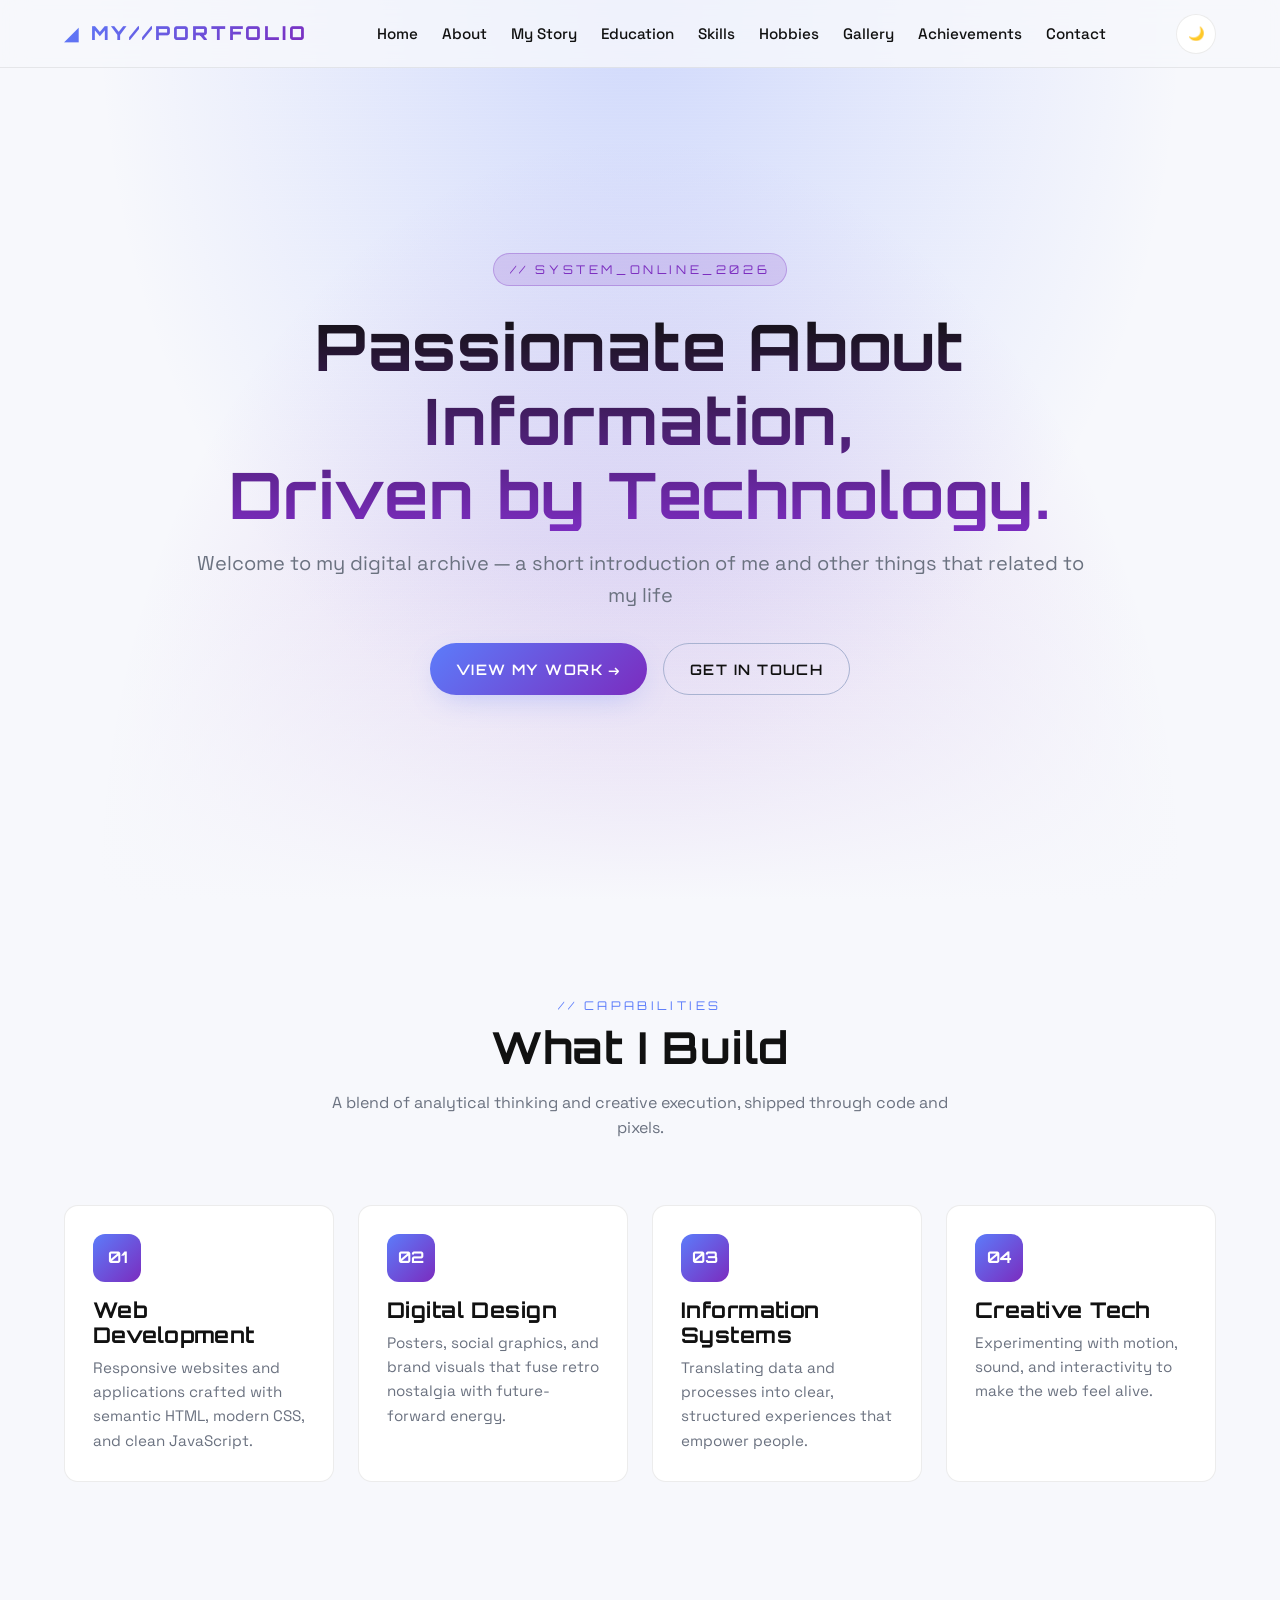
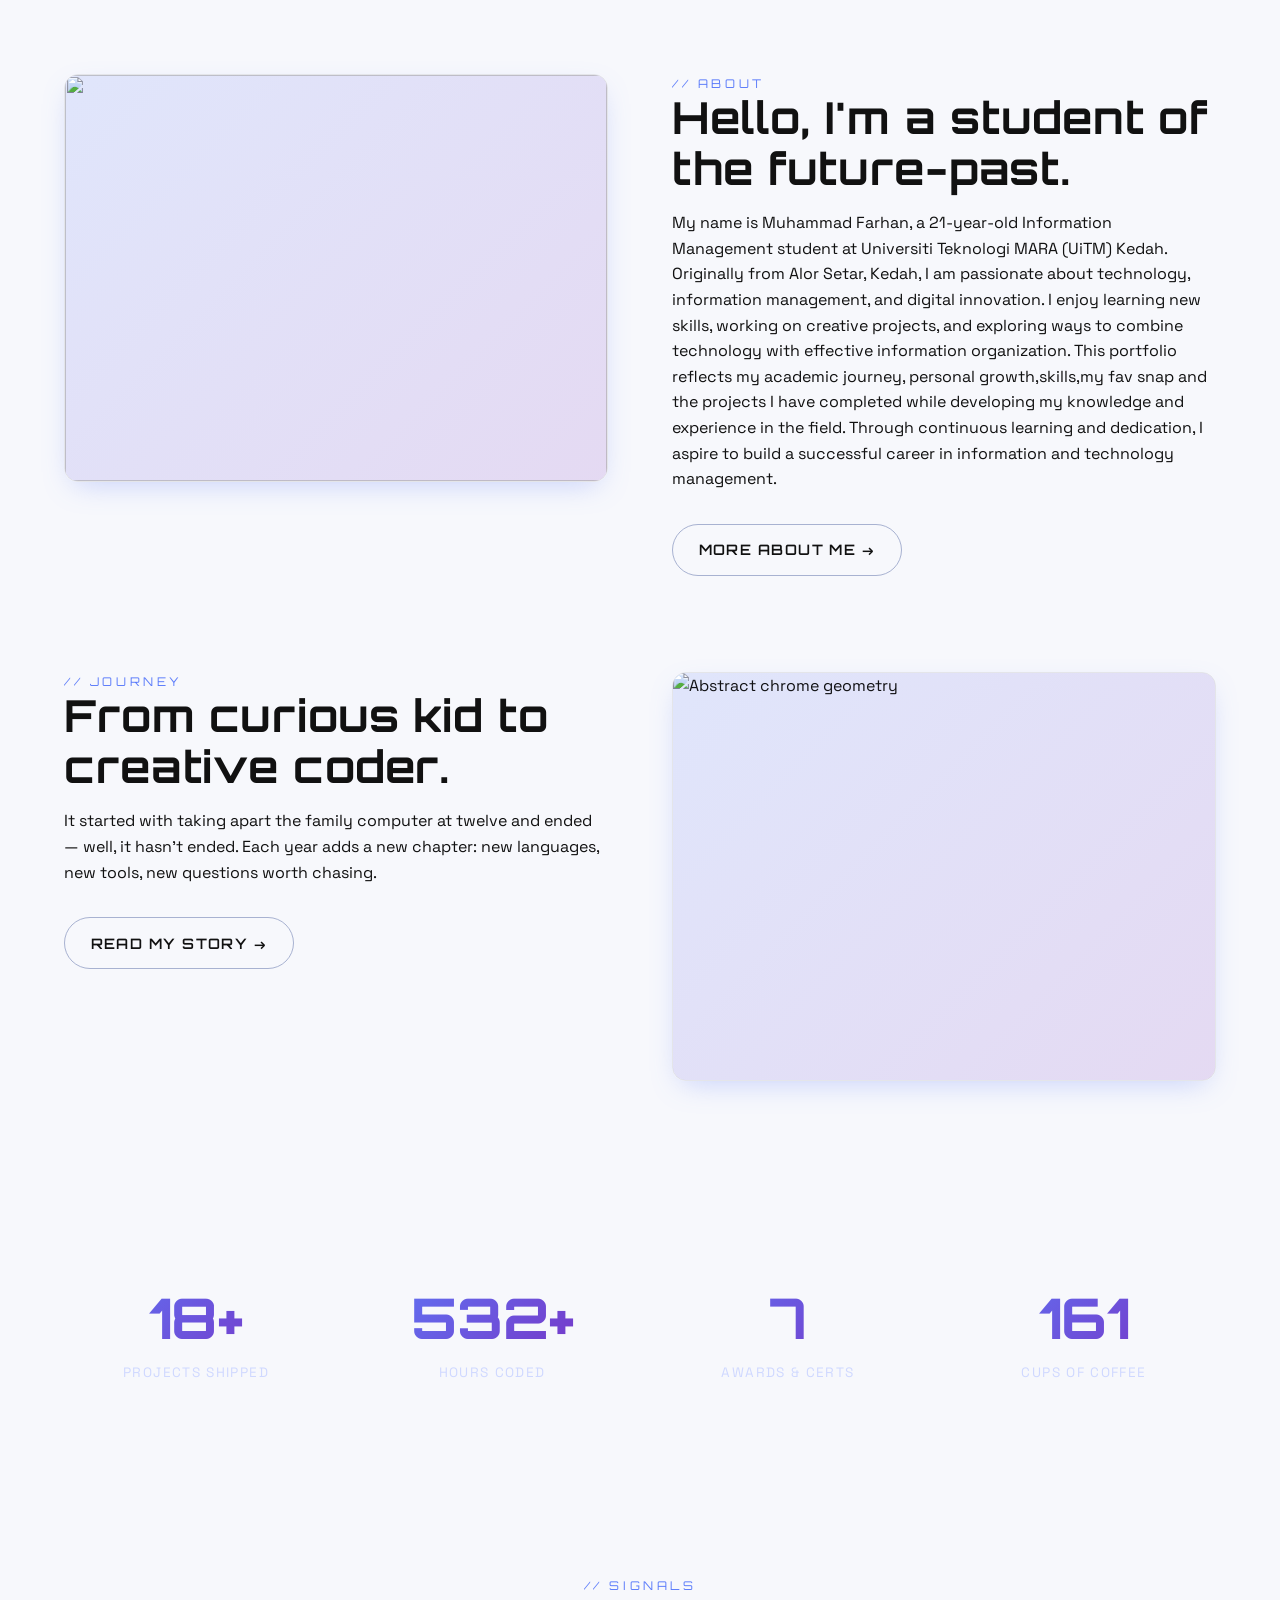
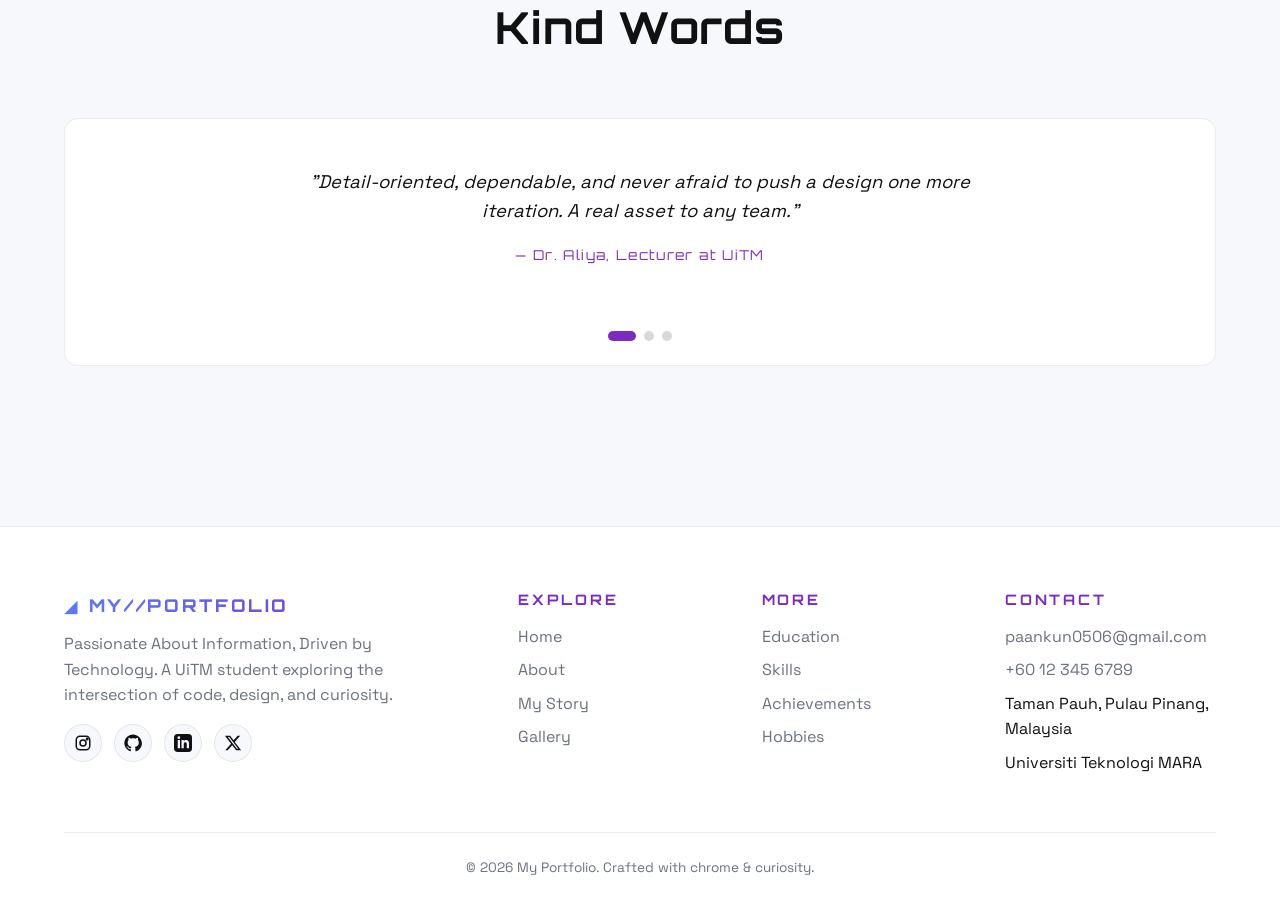
==== index.html @ 07157115 "Rename home.html to index.html" ====
<!DOCTYPE html>
<html lang="en">
<head>
  <meta charset="UTF-8" />
  <meta name="viewport" content="width=device-width, initial-scale=1.0" />
  <meta name="description" content="Y2K retro-future portfolio of a UiTM student. Passionate About Information, Driven by Technology." />
  <meta name="author" content="My Portfolio" />
  <meta property="og:title" content="My Portfolio — Home" />
  <meta property="og:description" content="WELCOME TO MY PORTFOLIO WEBSITE" />
  <meta property="og:type" content="website" />
  <title>My Portfolio — WELCOME TO MY PORTFOLIO WEBSITE</title>
  <link rel="preconnect" href="https://fonts.googleapis.com" />
  <link rel="preconnect" href="https://fonts.gstatic.com" crossorigin />
  <link href="https://fonts.googleapis.com/css2?family=Orbitron:wght@500;700;800&family=Space+Grotesk:wght@300;400;500;600;700&display=swap" rel="stylesheet" />
  <link rel="stylesheet" href="assets/styles.css" />
  <script defer src="assets/partials.js"></script>
  <script defer src="assets/script.js"></script>
</head>
<body>
  <div id="nav-mount"></div>

  <main>
    <!-- HERO -->
    <section class="hero scanlines">
      <div class="hero-bg" aria-hidden="true">
        <video autoplay muted loop playsinline poster="https://picsum.photos/seed/y2khero/1600/900">
          <source src="https://cdn.coverr.co/videos/coverr-abstract-particles-1583/1080p.mp4" type="video/mp4" />
        </video>
      </div>
      <div class="hero-content">
        <span class="hero-eyebrow reveal">// SYSTEM_ONLINE_2026</span>
        <h1 class="glitch reveal" data-delay="100">Passionate About Information,<br/>Driven by Technology.</h1>
        <p class="tagline reveal" data-delay="200">
          Welcome to my digital archive —  a short introduction of me and other things that related to my life
        </p>
        <div class="hero-cta reveal" data-delay="300">
          <a href="gallery.html" class="btn btn-primary">View My Work →</a>
          <a href="contact.html" class="btn btn-ghost">Get In Touch</a>
        </div>
      </div>
    </section>

    <!-- WHAT I DO -->
    <section>
      <div class="container">
        <div class="section-head reveal">
          <div class="eyebrow">// CAPABILITIES</div>
          <h2 class="chrome-sweep">What I Build</h2>
          <p>A blend of analytical thinking and creative execution, shipped through code and pixels.</p>
        </div>
        <div class="cards">
          <div class="card reveal" data-delay="0">
            <div class="card-icon">01</div>
            <h3>Web Development</h3>
            <p>Responsive websites and applications crafted with semantic HTML, modern CSS, and clean JavaScript.</p>
          </div>
          <div class="card reveal" data-delay="100">
            <div class="card-icon">02</div>
            <h3>Digital Design</h3>
            <p>Posters, social graphics, and brand visuals that fuse retro nostalgia with future-forward energy.</p>
          </div>
          <div class="card reveal" data-delay="200">
            <div class="card-icon">03</div>
            <h3>Information Systems</h3>
            <p>Translating data and processes into clear, structured experiences that empower people.</p>
          </div>
          <div class="card reveal" data-delay="300">
            <div class="card-icon">04</div>
            <h3>Creative Tech</h3>
            <p>Experimenting with motion, sound, and interactivity to make the web feel alive.</p>
          </div>
        </div>
      </div>
    </section>

    <!-- ALTERNATING SPLITS -->
    <section>
      <div class="container">
        <div class="split">
          <div class="split-media reveal chrome-sweep">
            <img src="C:\Users\Farhan\Downloads\paan portfolio\photo\photo_2026-06-11_03-00-43.jpg" />
          </div>
          <div class="split-body reveal" data-delay="150">
            <div class="eyebrow" style="color:var(--accent-1);font-family:var(--font-head);letter-spacing:0.3em;font-size:0.75rem">// ABOUT</div>
            <h2>Hello, I'm a student of the future-past.</h2>
            <p>My name is Muhammad Farhan, a 21-year-old Information Management student at Universiti Teknologi MARA (UiTM) Kedah. Originally from Alor Setar, Kedah, I am passionate about technology, information management, and digital innovation. I enjoy learning new skills, working on creative projects, and exploring ways to combine technology with effective information organization. This portfolio reflects my academic journey, personal growth,skills,my fav snap and the projects I have completed while developing my knowledge and experience in the field. Through continuous learning and dedication, I aspire to build a successful career in information and technology management.</p>
            <a href="about.html" class="btn btn-ghost mt-4">More About Me →</a>
          </div>
        </div>

        <div class="split reverse" style="margin-top:6rem">
          <div class="split-media reveal chrome-sweep">
            <img src="C:\Users\Farhan\Downloads\paan portfolio\photo\WhatsApp Image 2026-06-11 at 2.39.50 AM.jpeg" alt="Abstract chrome geometry" />
          </div>
          <div class="split-body reveal" data-delay="150">
            <div class="eyebrow" style="color:var(--accent-1);font-family:var(--font-head);letter-spacing:0.3em;font-size:0.75rem">// JOURNEY</div>
            <h2>From curious kid to creative coder.</h2>
            <p>It started with taking apart the family computer at twelve and ended — well, it hasn't ended. Each year adds a new chapter: new languages, new tools, new questions worth chasing.</p>
            <a href="story.html" class="btn btn-ghost mt-4">Read My Story →</a>
          </div>
        </div>
      </div>
    </section>

    <!-- STATS COUNTER (parallax) -->
    <section class="parallax" data-parallax="0.3"
      style="background-image: linear-gradient(rgba(10,11,20,0.85), rgba(123,44,191,0.4)), url('https://picsum.photos/seed/y2kparallax/1600/900'); color:#fff">
      <div class="container">
        <div class="stats">
          <div class="reveal" data-delay="0">
            <div class="stat-num" data-count="42" data-suffix="+">0</div>
            <div class="stat-label" style="color:#cfd8ff">Projects Shipped</div>
          </div>
          <div class="reveal" data-delay="100">
            <div class="stat-num" data-count="1200" data-suffix="+">0</div>
            <div class="stat-label" style="color:#cfd8ff">Hours Coded</div>
          </div>
          <div class="reveal" data-delay="200">
            <div class="stat-num" data-count="18" data-suffix="">0</div>
            <div class="stat-label" style="color:#cfd8ff">Awards &amp; Certs</div>
          </div>
          <div class="reveal" data-delay="300">
            <div class="stat-num" data-count="365" data-suffix="">0</div>
            <div class="stat-label" style="color:#cfd8ff">Cups of Coffee</div>
          </div>
        </div>
      </div>
    </section>

    <!-- TESTIMONIAL CAROUSEL -->
    <section>
      <div class="container">
        <div class="section-head reveal">
          <div class="eyebrow">// SIGNALS</div>
          <h2 class="chrome-sweep">Kind Words</h2>
        </div>
        <div class="carousel reveal" data-carousel>
          <div class="carousel-track">
            <div class="carousel-slide">
              <blockquote>"Detail-oriented, dependable, and never afraid to push a design one more iteration. A real asset to any team."</blockquote>
              <cite>— Dr. Aliya, Lecturer at UiTM</cite>
            </div>
            <div class="carousel-slide">
              <blockquote>"Brings creative ideas to every brief and backs them up with solid technical execution."</blockquote>
              <cite>— Faiz, Project Teammate</cite>
            </div>
            <div class="carousel-slide">
              <blockquote>"Took our event poster from 'fine' to 'frame-it-on-the-wall' in two days."</blockquote>
              <cite>— Nadia, Student Council</cite>
            </div>
          </div>
          <div class="carousel-dots" role="tablist"></div>
        </div>
      </div>
    </section>
  </main>

  <div id="footer-mount"></div>
</body>
</html>
---- assets/styles.css ----
/* =========================================================
   Y2K Retro Future Portfolio — Global Styles
   ========================================================= */
:root {
  --primary: #D9D9D9;       /* Chrome Silver */
  --accent-1: #5C7CFA;      /* Electric Blue */
  --accent-2: #7B2CBF;      /* Future Purple */
  --bg: #F7F8FC;
  --text: #111111;
  --secondary: #A8B2D1;
  --muted: #6b7280;
  --card: #ffffff;
  --border: rgba(17,17,17,0.08);
  --chrome: linear-gradient(180deg, #ffffff 0%, #D9D9D9 45%, #A8B2D1 55%, #ffffff 100%);
  --grad-accent: linear-gradient(135deg, #5C7CFA 0%, #7B2CBF 100%);
  --shadow-soft: 0 10px 30px -10px rgba(92,124,250,0.35);
  --shadow-glow: 0 0 40px rgba(123,44,191,0.35);
  --radius: 14px;
  --container: 1200px;
  --font-head: 'Orbitron', 'Space Grotesk', system-ui, sans-serif;
  --font-body: 'Space Grotesk', system-ui, sans-serif;
}

[data-theme="dark"] {
  --bg: #0a0b14;
  --text: #f3f4ff;
  --card: #131524;
  --primary: #2a2d44;
  --secondary: #4a5283;
  --muted: #9aa3c7;
  --border: rgba(255,255,255,0.08);
  --chrome: linear-gradient(180deg, #2a2d44 0%, #4a5283 50%, #2a2d44 100%);
  --shadow-soft: 0 10px 30px -10px rgba(92,124,250,0.5);
}

* { box-sizing: border-box; margin: 0; padding: 0; }
html { scroll-behavior: smooth; }
body {
  font-family: var(--font-body);
  background: var(--bg);
  color: var(--text);
  line-height: 1.6;
  overflow-x: hidden;
  transition: background 0.3s ease, color 0.3s ease;
}

h1, h2, h3, h4 { font-family: var(--font-head); letter-spacing: 0.02em; line-height: 1.15; }
h1 { font-size: clamp(2rem, 5vw, 4rem); }
h2 { font-size: clamp(1.75rem, 4vw, 2.75rem); margin-bottom: 1rem; }
h3 { font-size: 1.35rem; margin-bottom: 0.5rem; }
p { color: var(--text); }
a { color: var(--accent-1); text-decoration: none; transition: color 0.2s; }
a:hover { color: var(--accent-2); }
img { max-width: 100%; display: block; }

.container { max-width: var(--container); margin: 0 auto; padding: 0 1.5rem; }

/* ============ Preloader ============ */
.preloader {
  position: fixed; inset: 0; background: var(--bg); z-index: 9999;
  display: grid; place-items: center; transition: opacity 0.6s ease, visibility 0.6s ease;
}
.preloader.hidden { opacity: 0; visibility: hidden; }
.loader-ring {
  width: 80px; height: 80px; border-radius: 50%;
  border: 4px solid var(--primary);
  border-top-color: var(--accent-2);
  border-right-color: var(--accent-1);
  animation: spin 1s linear infinite;
  box-shadow: var(--shadow-glow);
}
.loader-text {
  position: absolute; margin-top: 140px;
  font-family: var(--font-head); letter-spacing: 0.3em;
  color: var(--accent-2); font-size: 0.85rem;
  animation: pulse 1.4s ease-in-out infinite;
}
@keyframes spin { to { transform: rotate(360deg); } }
@keyframes pulse { 50% { opacity: 0.4; } }

/* ============ Navigation ============ */
.navbar {
  position: fixed; top: 0; left: 0; right: 0; z-index: 100;
  background: color-mix(in srgb, var(--bg) 80%, transparent);
  backdrop-filter: blur(14px);
  border-bottom: 1px solid var(--border);
  transition: all 0.3s ease;
}
.nav-inner {
  max-width: var(--container); margin: 0 auto;
  display: flex; align-items: center; justify-content: space-between;
  padding: 0.85rem 1.5rem;
}
.brand {
  font-family: var(--font-head); font-weight: 800; font-size: 1.2rem;
  letter-spacing: 0.15em; text-transform: uppercase;
  background: var(--grad-accent); -webkit-background-clip: text;
  background-clip: text; color: transparent;
}
.nav-links { display: flex; gap: 1.5rem; list-style: none; align-items: center; }
.nav-links a {
  color: var(--text); font-weight: 500; font-size: 0.95rem;
  position: relative; padding: 0.25rem 0;
}
.nav-links a::after {
  content: ''; position: absolute; bottom: -4px; left: 0;
  width: 0; height: 2px; background: var(--grad-accent);
  transition: width 0.3s ease;
}
.nav-links a:hover::after, .nav-links a.active::after { width: 100%; }
.nav-links a.active { color: var(--accent-2); }

.nav-tools { display: flex; gap: 0.5rem; align-items: center; }
.theme-toggle, .hamburger {
  background: var(--card); border: 1px solid var(--border);
  width: 40px; height: 40px; border-radius: 50%;
  display: grid; place-items: center; cursor: pointer;
  color: var(--text); transition: all 0.2s;
}
.theme-toggle:hover { box-shadow: var(--shadow-soft); transform: translateY(-2px); }
.hamburger { display: none; }
.hamburger span {
  display: block; width: 20px; height: 2px; background: var(--text);
  margin: 3px 0; transition: 0.3s;
}
.hamburger.open span:nth-child(1) { transform: rotate(45deg) translate(4px, 5px); }
.hamburger.open span:nth-child(2) { opacity: 0; }
.hamburger.open span:nth-child(3) { transform: rotate(-45deg) translate(4px, -5px); }

@media (max-width: 860px) {
  .hamburger { display: block; }
  .nav-links {
    position: fixed; top: 64px; right: 0; bottom: 0; width: 75%; max-width: 320px;
    flex-direction: column; align-items: flex-start; padding: 2rem 1.5rem;
    background: var(--card); border-left: 1px solid var(--border);
    transform: translateX(100%); transition: transform 0.35s ease;
  }
  .nav-links.open { transform: translateX(0); }
}

/* ============ Buttons ============ */
.btn {
  display: inline-flex; align-items: center; gap: 0.5rem;
  padding: 0.85rem 1.6rem; border-radius: 999px;
  font-family: var(--font-head); font-weight: 600; font-size: 0.9rem;
  letter-spacing: 0.1em; text-transform: uppercase; cursor: pointer;
  border: none; transition: all 0.25s ease; text-decoration: none;
}
.btn-primary {
  background: var(--grad-accent); color: #fff;
  box-shadow: var(--shadow-soft);
}
.btn-primary:hover { transform: translateY(-3px); box-shadow: var(--shadow-glow); color: #fff; }
.btn-ghost {
  background: transparent; color: var(--text);
  border: 1px solid var(--secondary);
}
.btn-ghost:hover { border-color: var(--accent-2); color: var(--accent-2); }

/* ============ Hero ============ */
.hero {
  position: relative; min-height: 100vh; display: grid; place-items: center;
  overflow: hidden; padding: 6rem 1.5rem 3rem;
}
.hero-bg {
  position: absolute; inset: 0; z-index: 0; overflow: hidden;
  background: radial-gradient(ellipse at top, rgba(92,124,250,0.25), transparent 60%),
              radial-gradient(ellipse at bottom, rgba(123,44,191,0.25), transparent 60%),
              var(--bg);
}
.hero-bg video {
  width: 100%; height: 100%; object-fit: cover; opacity: 0.45;
  mix-blend-mode: luminosity;
}
.hero-bg::after {
  content: ''; position: absolute; inset: 0;
  background:
    repeating-linear-gradient(0deg, rgba(255,255,255,0.03) 0 1px, transparent 1px 3px),
    linear-gradient(180deg, transparent 60%, var(--bg) 100%);
  pointer-events: none;
}
.hero-content {
  position: relative; z-index: 1; text-align: center; max-width: 900px;
}
.hero-eyebrow {
  display: inline-block; padding: 0.4rem 1rem; border-radius: 999px;
  background: color-mix(in srgb, var(--accent-2) 15%, transparent);
  color: var(--accent-2); font-family: var(--font-head);
  letter-spacing: 0.3em; font-size: 0.75rem; text-transform: uppercase;
  border: 1px solid color-mix(in srgb, var(--accent-2) 30%, transparent);
  margin-bottom: 1.5rem;
}
.hero h1 {
  background: linear-gradient(180deg, var(--text) 0%, var(--accent-2) 100%);
  -webkit-background-clip: text; background-clip: text; color: transparent;
  margin-bottom: 1rem;
}
.hero .tagline {
  font-size: clamp(1rem, 2vw, 1.25rem); color: var(--muted);
  margin-bottom: 2rem;
}
.hero-cta { display: flex; gap: 1rem; justify-content: center; flex-wrap: wrap; }

/* ============ Sections ============ */
section { padding: 6rem 0; }
.section-head { text-align: center; margin-bottom: 4rem; }
.section-head .eyebrow {
  font-family: var(--font-head); letter-spacing: 0.3em; font-size: 0.75rem;
  text-transform: uppercase; color: var(--accent-1); margin-bottom: 0.5rem;
}
.section-head p { color: var(--muted); max-width: 640px; margin: 0.5rem auto 0; }

/* Alternating split sections */
.split {
  display: grid; grid-template-columns: 1fr 1fr; gap: 4rem; align-items: center;
}
.split.reverse { direction: rtl; }
.split.reverse > * { direction: ltr; }
.split + .split { margin-top: 6rem; }
.split-media {
  border-radius: var(--radius); overflow: hidden;
  border: 1px solid var(--border); box-shadow: var(--shadow-soft);
  position: relative;
}
.split-media::before {
  content: ''; position: absolute; inset: 0; pointer-events: none;
  background: linear-gradient(135deg, rgba(92,124,250,0.15), rgba(123,44,191,0.15));
  mix-blend-mode: overlay;
}
.split-media img { width: 100%; height: 100%; object-fit: cover; aspect-ratio: 4/3; }

/* Native Local HTML5 Video Formatting Rules */
.split-media video {
  width: 100%;
  height: 100%;
  object-fit: cover;
  display: block;
}

@media (max-width: 800px) {
  .split { grid-template-columns: 1fr; gap: 2rem; }
}
@media (min-width: 801px) {
  .split { align-items: flex-start; } /* Smooth alignment tracking alongside portrait heights */
}

/* ============ Cards ============ */
.cards {
  display: grid; grid-template-columns: repeat(auto-fit, minmax(260px, 1fr));
  gap: 1.5rem;
}
.card {
  background: var(--card); border: 1px solid var(--border);
  border-radius: var(--radius); padding: 1.75rem;
  transition: transform 0.3s, box-shadow 0.3s, border-color 0.3s;
  position: relative; overflow: hidden;
}
.card::before {
  content: ''; position: absolute; top: 0; left: 0; right: 0; height: 3px;
  background: var(--grad-accent); opacity: 0; transition: opacity 0.3s;
}
.card:hover { transform: translateY(-6px); box-shadow: var(--shadow-soft); border-color: transparent; }
.card:hover::before { opacity: 1; }
.card-icon {
  width: 48px; height: 48px; border-radius: 12px;
  background: var(--grad-accent); display: grid; place-items: center;
  color: #fff; margin-bottom: 1rem; font-family: var(--font-head); font-weight: 700;
}
.card h3 { margin-bottom: 0.5rem; }
.card p { color: var(--muted); font-size: 0.95rem; }

/* ============ Skill bars ============ */
.skill-row { margin-bottom: 1.25rem; }
.skill-label { display: flex; justify-content: space-between; margin-bottom: 0.4rem; font-weight: 600; }
.skill-bar { height: 10px; background: var(--primary); border-radius: 999px; overflow: hidden; }
.skill-fill {
  height: 100%; background: var(--grad-accent); width: 0;
  transition: width 1.2s cubic-bezier(0.2, 0.8, 0.2, 1);
}

/* ============ Stats ============ */
.stats {
  display: grid; grid-template-columns: repeat(auto-fit, minmax(180px, 1fr));
  gap: 2rem; text-align: center;
}
.stat-num {
  font-family: var(--font-head); font-size: clamp(2.5rem, 5vw, 3.5rem);
  background: var(--grad-accent); -webkit-background-clip: text;
  background-clip: text; color: transparent; font-weight: 800;
}
.stat-label { color: var(--muted); letter-spacing: 0.1em; font-size: 0.85rem; text-transform: uppercase; }

/* ============ Gallery ============ */
.gallery-grid {
  display: grid; grid-template-columns: repeat(auto-fit, minmax(240px, 1fr));
  gap: 1rem;
}
.gallery-item {
  position: relative; overflow: hidden; border-radius: var(--radius);
  aspect-ratio: 1; cursor: pointer; border: 1px solid var(--border);
}
.gallery-item img { width: 100%; height: 100%; object-fit: cover; transition: transform 0.5s ease; }
.gallery-item::after {
  content: ''; position: absolute; inset: 0;
  background: linear-gradient(180deg, transparent 50%, rgba(123,44,191,0.6));
  opacity: 0; transition: opacity 0.3s;
}
.gallery-item:hover img { transform: scale(1.08); }
.gallery-item:hover::after { opacity: 1; }

/* Lightbox */
.lightbox {
  position: fixed; inset: 0; background: rgba(0,0,0,0.92); z-index: 1000;
  display: none; place-items: center; padding: 2rem;
}
.lightbox.open { display: grid; }
.lightbox img { max-width: 90vw; max-height: 85vh; border-radius: 12px; box-shadow: var(--shadow-glow); }
.lightbox-close {
  position: absolute; top: 1.5rem; right: 1.5rem;
  background: var(--accent-2); color: #fff; border: none; cursor: pointer;
  width: 44px; height: 44px; border-radius: 50%; font-size: 1.2rem;
}

/* ============ Carousel ============ */
.carousel {
  position: relative; overflow: hidden; border-radius: var(--radius);
  border: 1px solid var(--border); background: var(--card);
}
.carousel-track { display: flex; transition: transform 0.6s cubic-bezier(0.2,0.8,0.2,1); }
.carousel-slide {
  min-width: 100%; padding: 3rem 2rem; text-align: center;
}
.carousel-slide blockquote {
  font-size: 1.15rem; font-style: italic; color: var(--text);
  max-width: 700px; margin: 0 auto 1rem;
}
.carousel-slide cite {
  font-family: var(--font-head); font-style: normal;
  color: var(--accent-2); letter-spacing: 0.1em; font-size: 0.85rem;
}
.carousel-dots { display: flex; justify-content: center; gap: 0.5rem; padding: 1rem 0 1.5rem; }
.carousel-dots button {
  width: 10px; height: 10px; border-radius: 50%; border: none;
  background: var(--primary); cursor: pointer; transition: all 0.3s;
}
.carousel-dots button.active { background: var(--accent-2); width: 28px; border-radius: 999px; }

/* ============ Timeline (Education / Story) ============ */
.timeline { position: relative; padding-left: 2rem; }
.timeline::before {
  content: ''; position: absolute; left: 8px; top: 0; bottom: 0;
  width: 2px; background: var(--grad-accent);
}
.timeline-item { position: relative; padding-bottom: 2.5rem; }
.timeline-item::before {
  content: ''; position: absolute; left: -1.6rem; top: 4px;
  width: 16px; height: 16px; border-radius: 50%;
  background: var(--bg); border: 3px solid var(--accent-2);
  box-shadow: 0 0 0 4px color-mix(in srgb, var(--accent-2) 20%, transparent);
}
.timeline-item h4 { font-family: var(--font-head); margin-bottom: 0.25rem; }
.timeline-item .date { color: var(--accent-1); font-size: 0.85rem; letter-spacing: 0.1em; }
.timeline-item p { color: var(--muted); margin-top: 0.5rem; }

/* ============ Form ============ */
.form { display: grid; gap: 1rem; max-width: 600px; margin: 0 auto; }
.form input, .form textarea {
  width: 100%; padding: 0.9rem 1rem; border-radius: 10px;
  border: 1px solid var(--border); background: var(--card);
  color: var(--text); font-family: var(--font-body); font-size: 1rem;
  transition: border-color 0.2s, box-shadow 0.2s;
}
.form input:focus, .form textarea:focus {
  outline: none; border-color: var(--accent-1);
  box-shadow: 0 0 0 3px color-mix(in srgb, var(--accent-1) 20%, transparent);
}
.form textarea { min-height: 140px; resize: vertical; }

/* ============ Map ============ */
.map-wrap {
  border-radius: var(--radius); overflow: hidden;
  border: 1px solid var(--border); box-shadow: var(--shadow-soft);
}
.map-wrap iframe { width: 100%; height: 360px; border: 0; display: block; }

/* ============ Footer ============ */
.footer {
  background: var(--card); border-top: 1px solid var(--border);
  padding: 4rem 0 1.5rem; margin-top: 4rem;
}
.footer-grid {
  display: grid; grid-template-columns: 2fr 1fr 1fr 1fr; gap: 2rem;
  margin-bottom: 3rem;
}
@media (max-width: 800px) { .footer-grid { grid-template-columns: 1fr 1fr; } }
@media (max-width: 480px) { .footer-grid { grid-template-columns: 1fr; } }
.footer h4 { font-family: var(--font-head); font-size: 0.9rem; letter-spacing: 0.2em; text-transform: uppercase; margin-bottom: 1rem; color: var(--accent-2); }
.footer ul { list-style: none; }
.footer li { margin-bottom: 0.5rem; }
.footer a { color: var(--muted); }
.footer a:hover { color: var(--accent-1); }
.socials { display: flex; gap: 0.75rem; margin-top: 1rem; }
.socials a {
  width: 38px; height: 38px; border-radius: 50%;
  background: var(--bg); border: 1px solid var(--border);
  display: grid; place-items: center; color: var(--text);
  transition: all 0.25s;
}
.socials a:hover { background: var(--grad-accent); color: #fff; transform: translateY(-3px); border-color: transparent; }
.copyright {
  text-align: center; padding-top: 1.5rem;
  border-top: 1px solid var(--border); color: var(--muted); font-size: 0.85rem;
}

/* ============ Back to top ============ */
.back-top {
  position: fixed; bottom: 1.5rem; right: 1.5rem; z-index: 50;
  width: 48px; height: 48px; border-radius: 50%; border: none; cursor: pointer;
  background: var(--grad-accent); color: #fff; box-shadow: var(--shadow-soft);
  display: grid; place-items: center; opacity: 0; visibility: hidden;
  transition: all 0.3s;
}
.back-top.visible { opacity: 1; visibility: visible; }
.back-top:hover { transform: translateY(-4px); box-shadow: var(--shadow-glow); }

/* ============ Reveal / Glitch animations ============ */
.reveal { opacity: 0; transform: translateY(30px); transition: opacity 0.8s ease, transform 0.8s ease; }
.reveal.visible { opacity: 1; transform: translateY(0); }

.glitch { position: relative; }
.glitch.visible { animation: glitchIn 0.7s steps(3, end); }
@keyframes glitchIn {
  0%   { clip-path: inset(40% 0 60% 0); transform: translateX(-6px); opacity: 0.4; }
  25%  { clip-path: inset(10% 0 80% 0); transform: translateX(6px); }
  50%  { clip-path: inset(70% 0 10% 0); transform: translateX(-3px); opacity: 0.8; }
  75%  { clip-path: inset(20% 0 30% 0); transform: translateX(2px); }
  100% { clip-path: inset(0 0 0 0); transform: translateX(0); opacity: 1; }
}

.chrome-sweep { position: relative; overflow: hidden; }
.chrome-sweep::after {
  content: ''; position: absolute; top: 0; left: -75%; width: 50%; height: 100%;
  background: linear-gradient(120deg, transparent, rgba(255,255,255,0.55), transparent);
  transform: skewX(-20deg); pointer-events: none;
}
.chrome-sweep.visible::after { animation: sweep 1.2s ease forwards; }
@keyframes sweep { to { left: 130%; } }

/* Parallax */
.parallax {
  background-attachment: fixed; background-position: center;
  background-size: cover; background-repeat: no-repeat;
}
@media (max-width: 800px) { .parallax { background-attachment: scroll; } }

/* Inner page hero (smaller) */
.page-hero {
  padding: 9rem 1.5rem 4rem; text-align: center;
  background: radial-gradient(ellipse at top, rgba(92,124,250,0.18), transparent 60%), var(--bg);
  border-bottom: 1px solid var(--border);
}
.page-hero h1 {
  background: var(--grad-accent); -webkit-background-clip: text;
  background-clip: text; color: transparent; margin-bottom: 0.5rem;
}
.page-hero p { color: var(--muted); max-width: 640px; margin: 0 auto; }

/* Subtle scanline background overlay for Y2K feel */
.scanlines { position: relative; }
.scanlines::before {
  content: ''; position: absolute; inset: 0; pointer-events: none;
  background: repeating-linear-gradient(0deg, rgba(0,0,0,0.02) 0 2px, transparent 2px 4px);
}

/* Utility */
.text-center { text-align: center; }
.mt-4 { margin-top: 2rem; }
.mb-4 { margin-bottom: 2rem; }
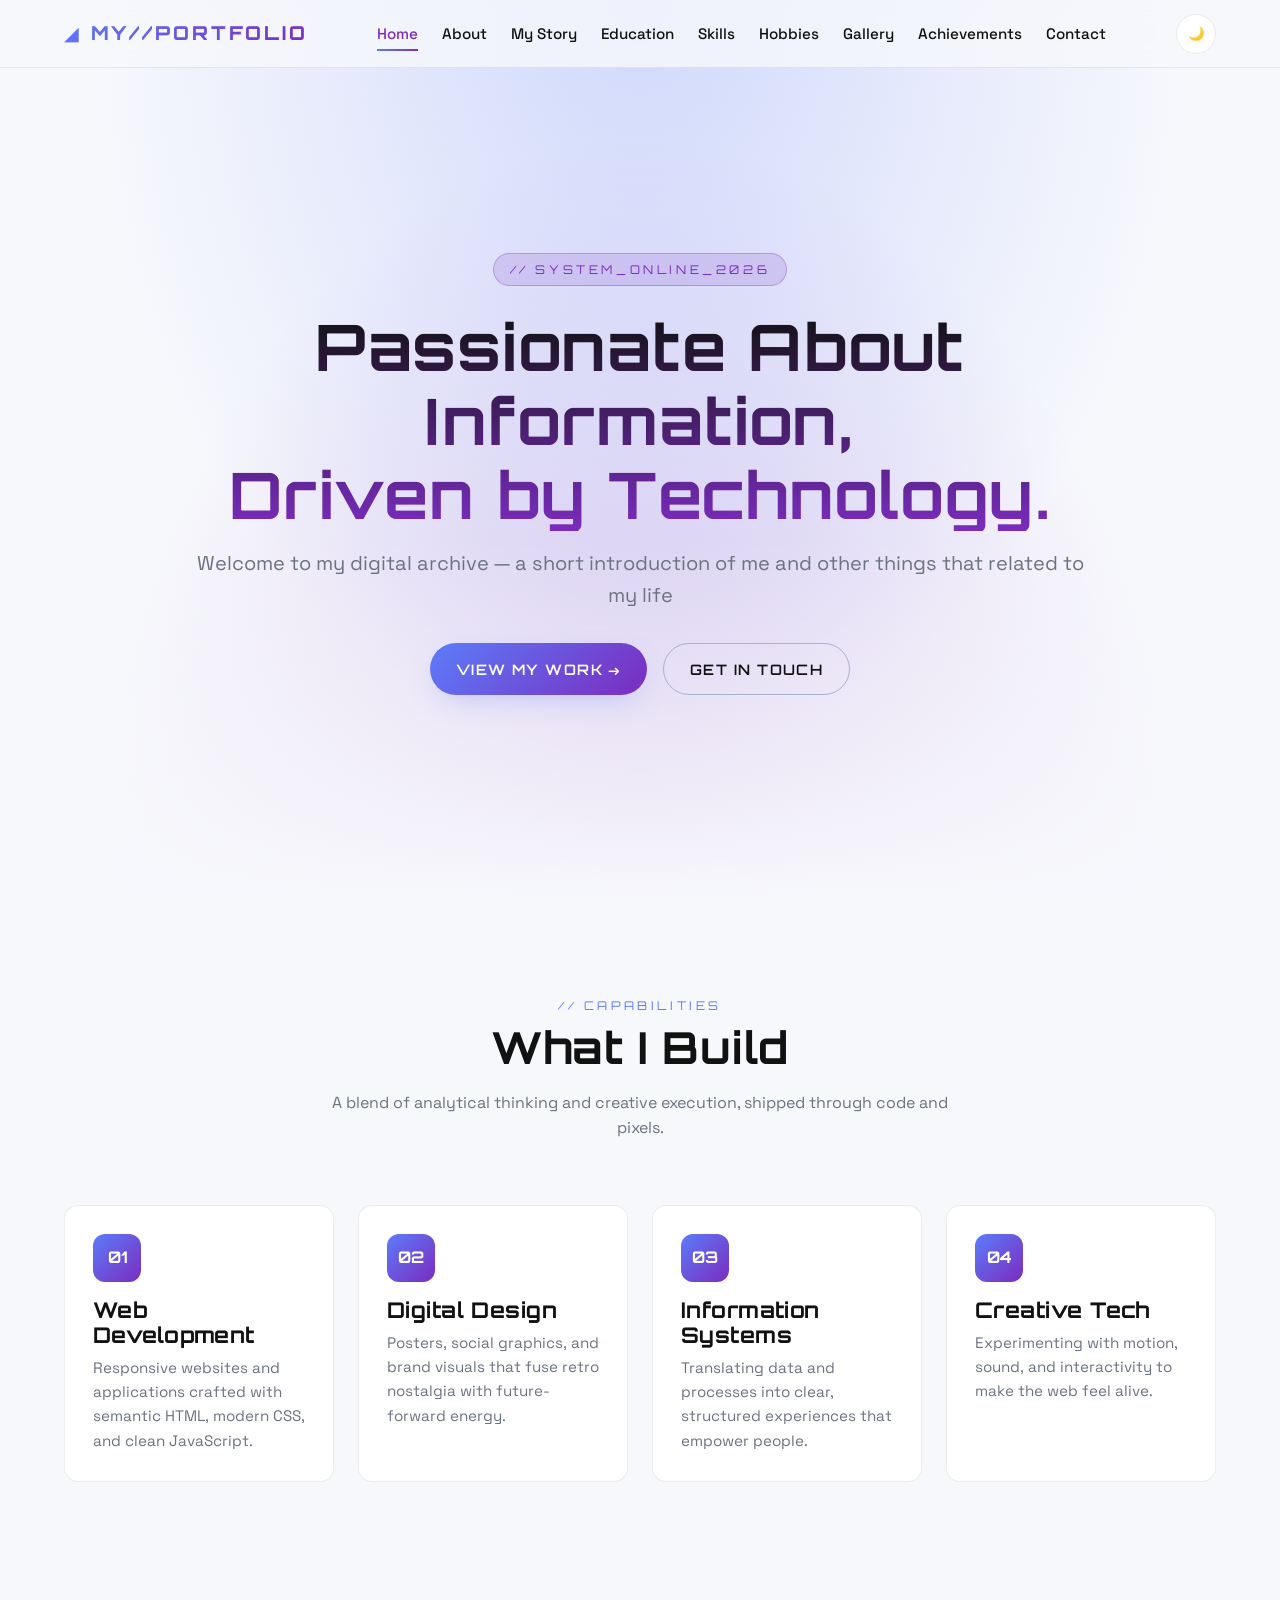
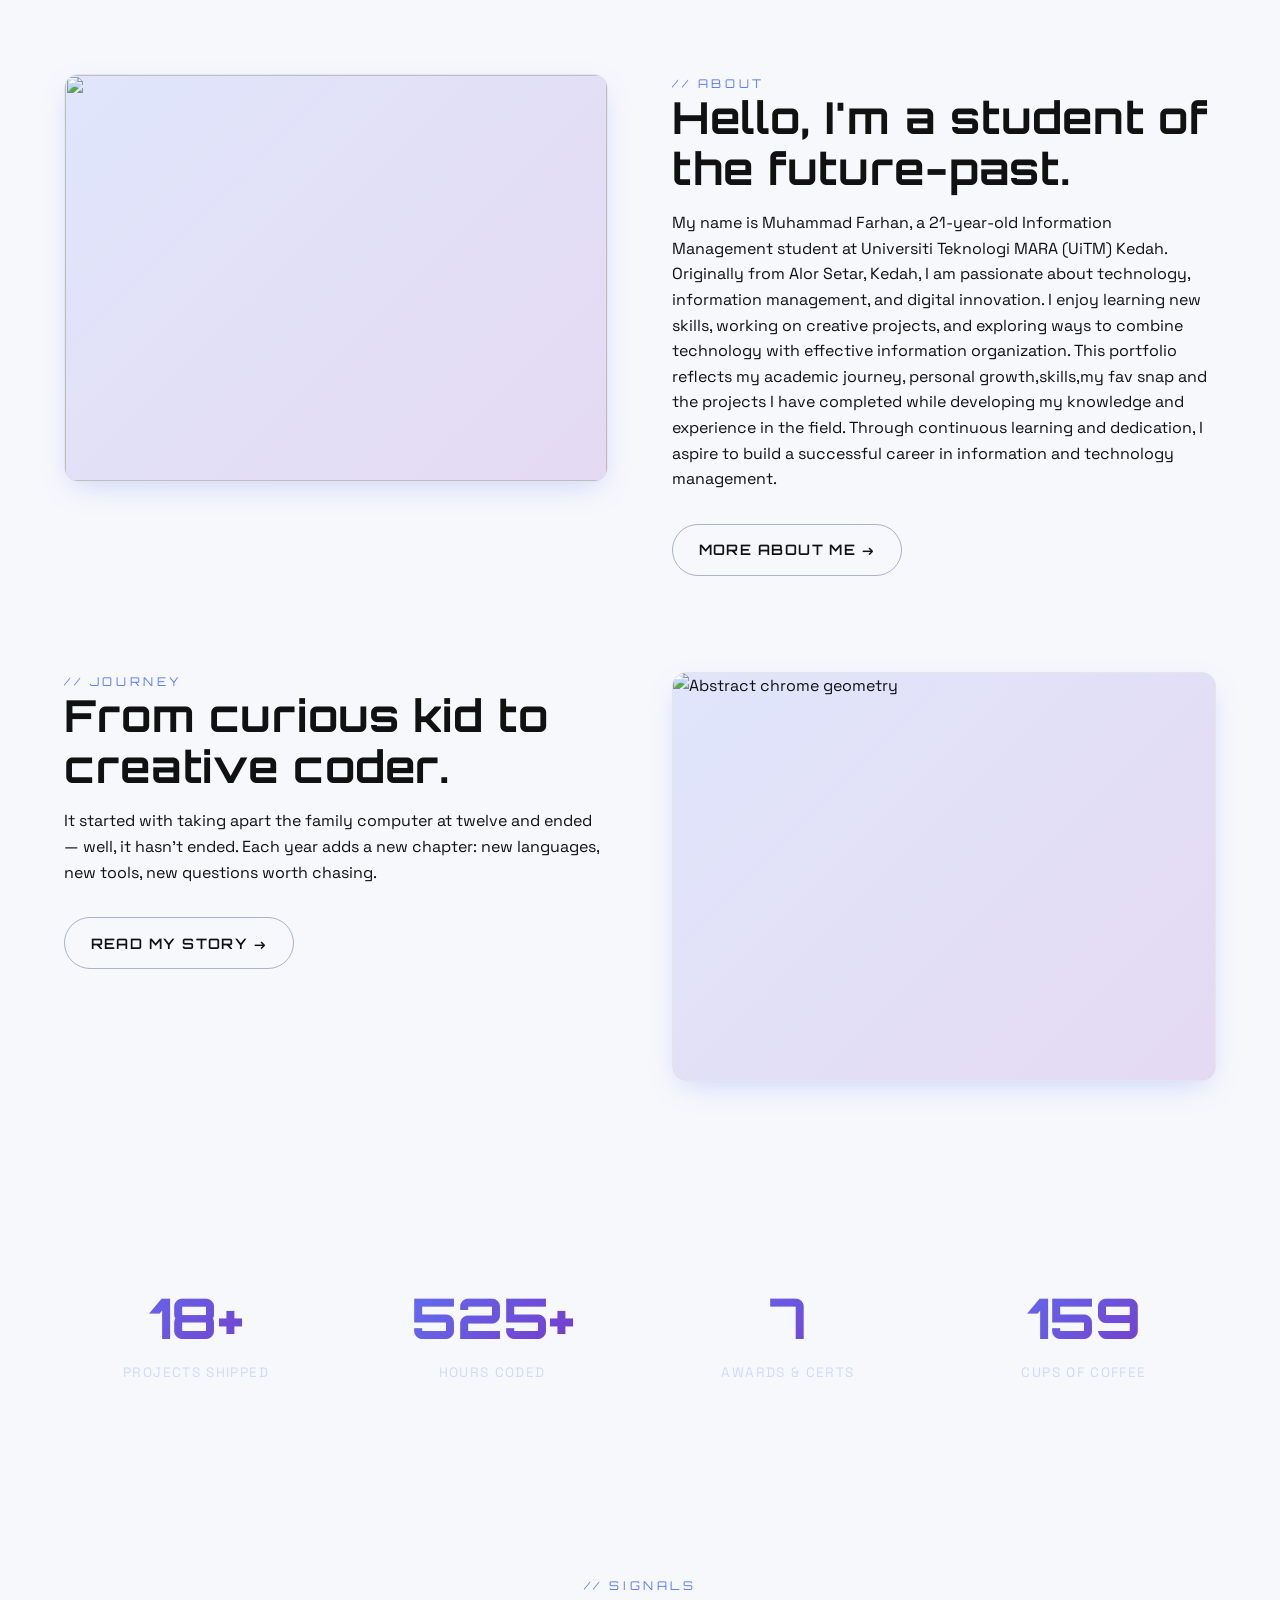
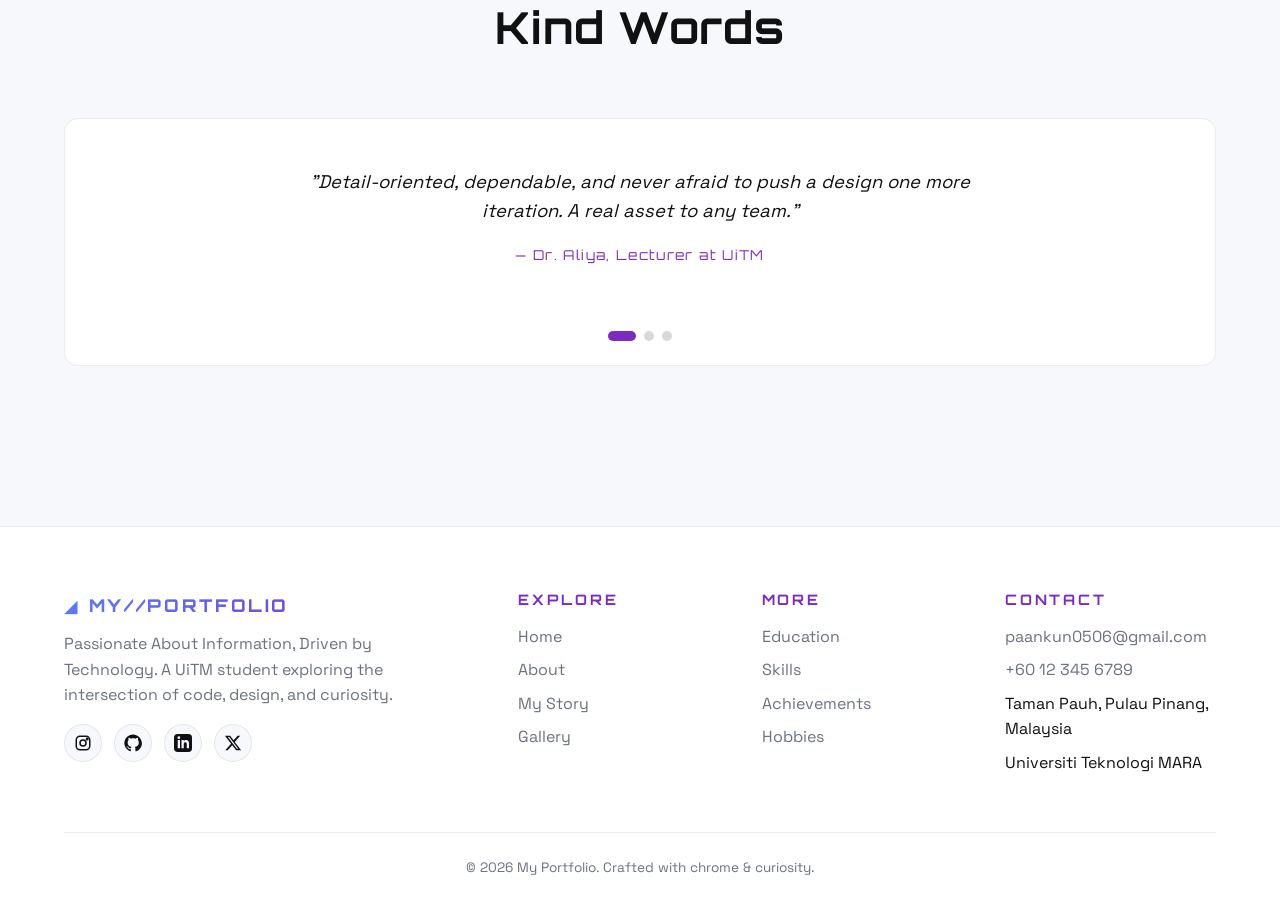
==== commit f9e267fa: "Update index.html" ====
--- a/index.html
+++ b/index.html
@@ -78,7 +78,7 @@
       <div class="container">
         <div class="split">
           <div class="split-media reveal chrome-sweep">
-            <img src="C:\Users\Farhan\Downloads\paan portfolio\photo\photo_2026-06-11_03-00-43.jpg" />
+            <img src="photo_2026-06-11_03-00-43.jpg" />
           </div>
           <div class="split-body reveal" data-delay="150">
             <div class="eyebrow" style="color:var(--accent-1);font-family:var(--font-head);letter-spacing:0.3em;font-size:0.75rem">// ABOUT</div>
@@ -90,7 +90,7 @@
 
         <div class="split reverse" style="margin-top:6rem">
           <div class="split-media reveal chrome-sweep">
-            <img src="C:\Users\Farhan\Downloads\paan portfolio\photo\WhatsApp Image 2026-06-11 at 2.39.50 AM.jpeg" alt="Abstract chrome geometry" />
+            <img src="WhatsApp Image 2026-06-11 at 2.39.50 AM.jpeg" alt="Abstract chrome geometry" />
           </div>
           <div class="split-body reveal" data-delay="150">
             <div class="eyebrow" style="color:var(--accent-1);font-family:var(--font-head);letter-spacing:0.3em;font-size:0.75rem">// JOURNEY</div>
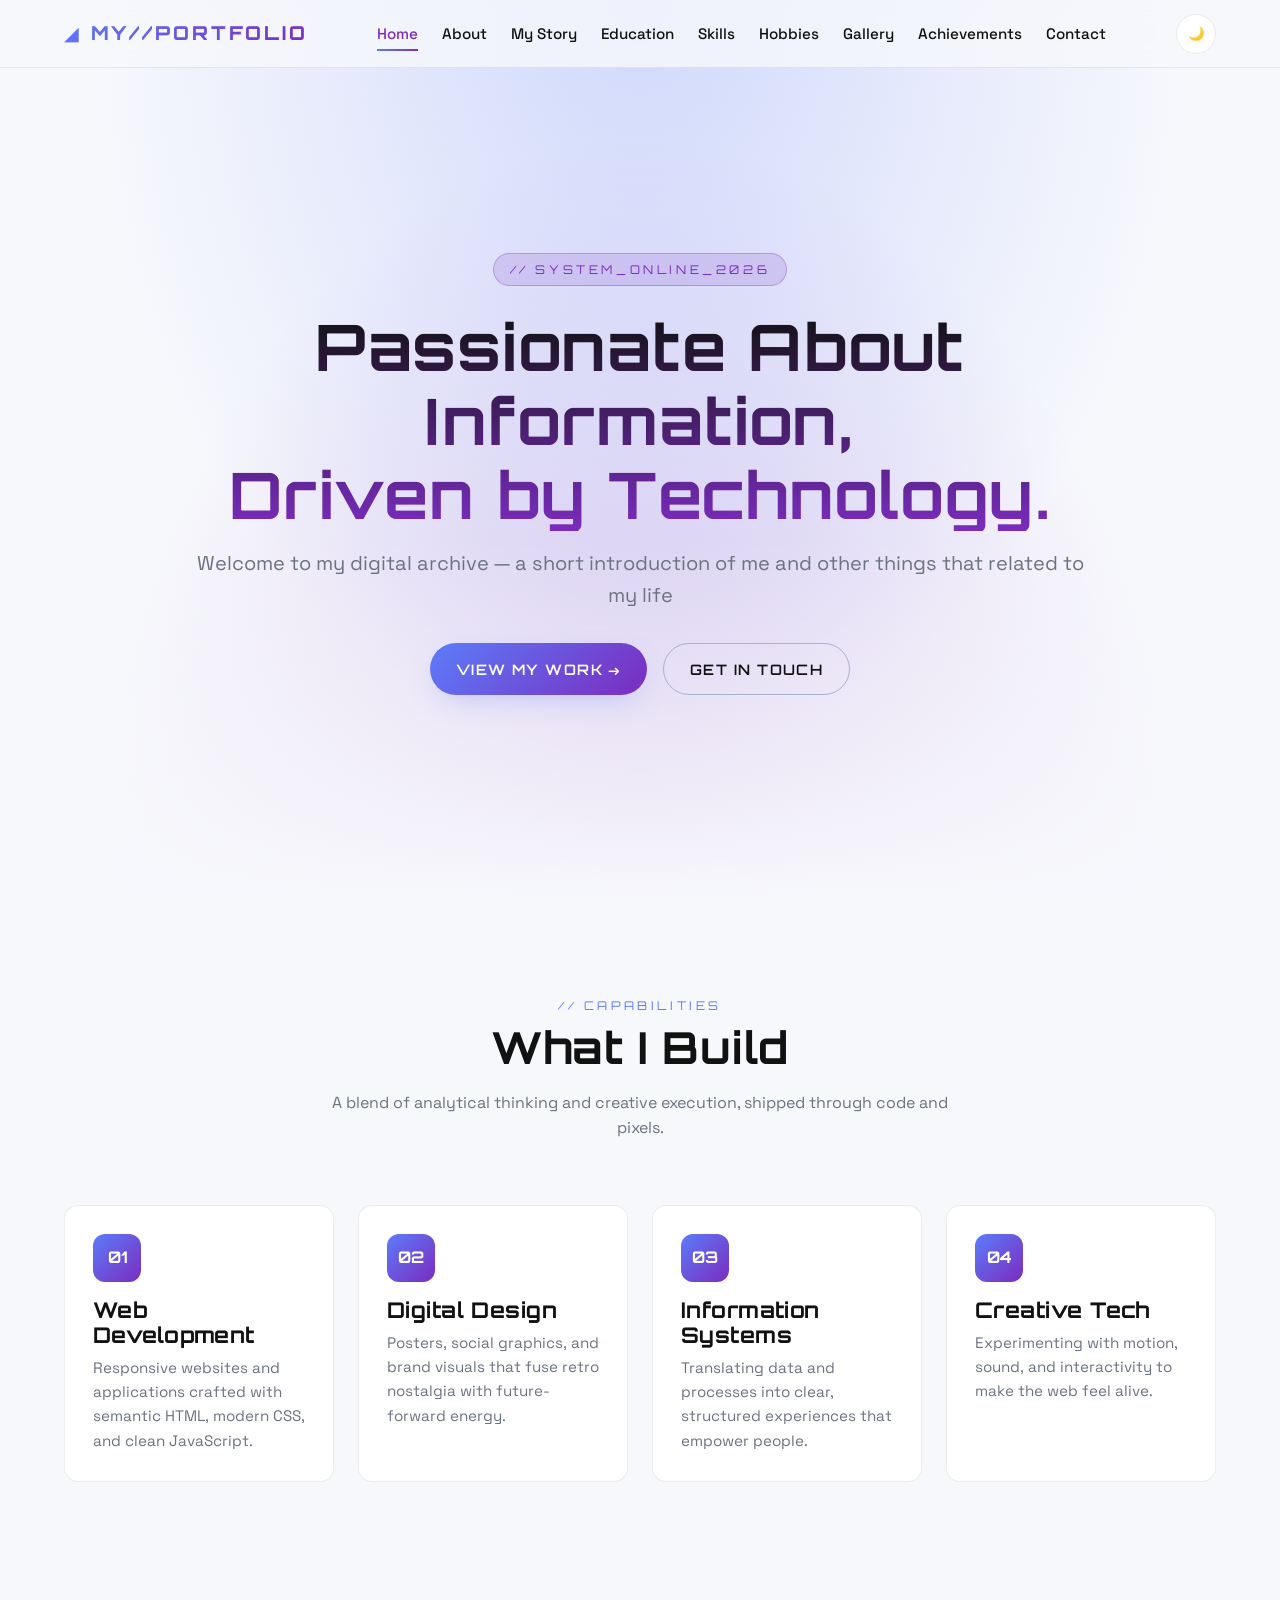
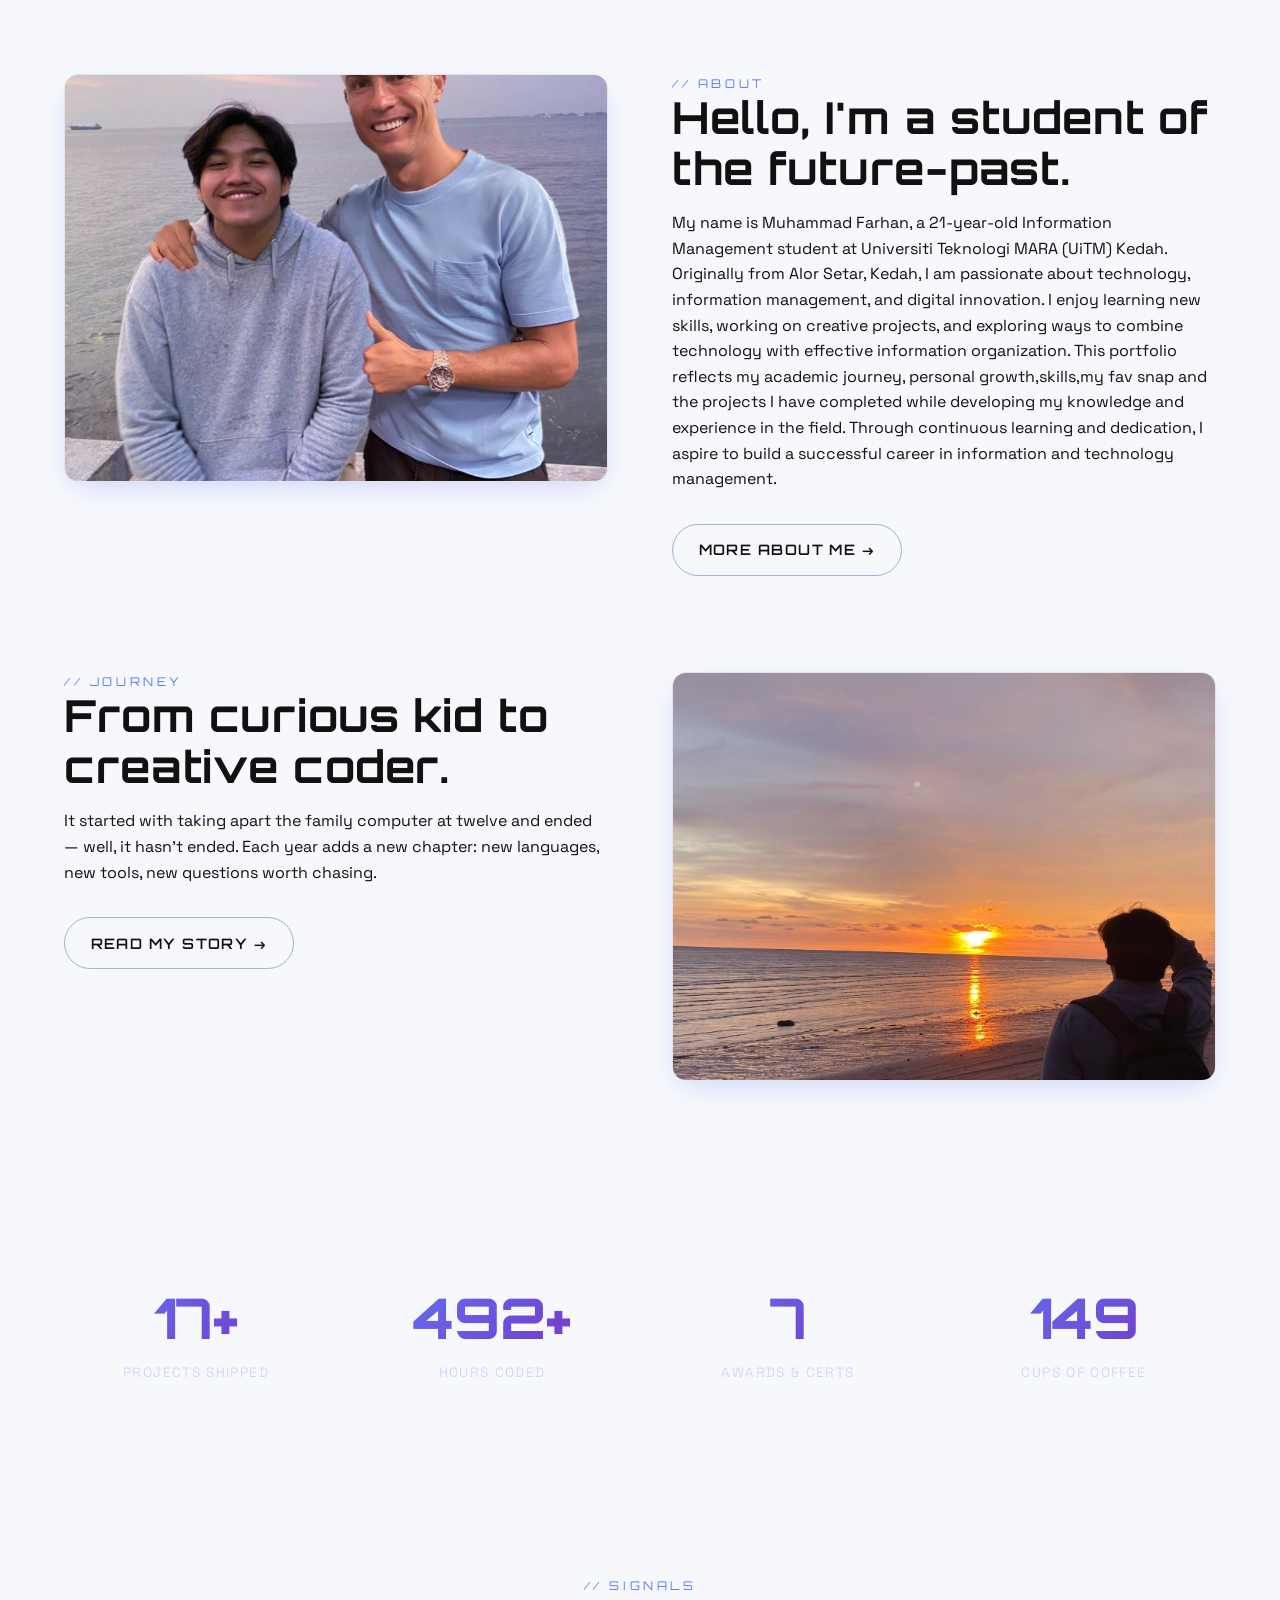
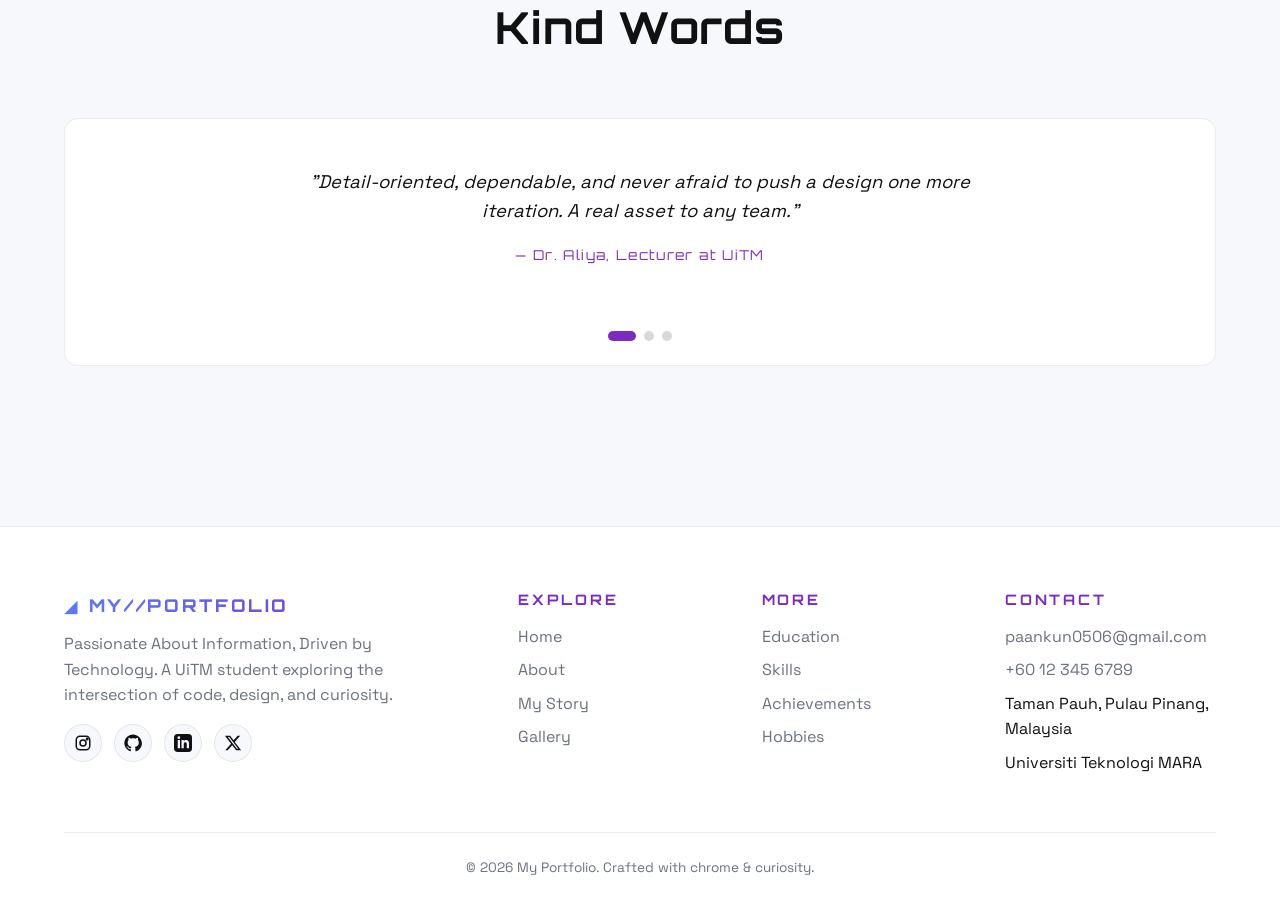
==== commit 5d44e2cd: "Update index.html" ====
--- a/index.html
+++ b/index.html
@@ -78,7 +78,7 @@
       <div class="container">
         <div class="split">
           <div class="split-media reveal chrome-sweep">
-            <img src="photo_2026-06-11_03-00-43.jpg" />
+            <img src="photo/photo_2026-06-11_03-00-43.jpg" />
           </div>
           <div class="split-body reveal" data-delay="150">
             <div class="eyebrow" style="color:var(--accent-1);font-family:var(--font-head);letter-spacing:0.3em;font-size:0.75rem">// ABOUT</div>
@@ -90,7 +90,7 @@
 
         <div class="split reverse" style="margin-top:6rem">
           <div class="split-media reveal chrome-sweep">
-            <img src="WhatsApp Image 2026-06-11 at 2.39.50 AM.jpeg" alt="Abstract chrome geometry" />
+            <img src="photo/WhatsApp Image 2026-06-11 at 2.39.50 AM.jpeg" alt="Abstract chrome geometry" />
           </div>
           <div class="split-body reveal" data-delay="150">
             <div class="eyebrow" style="color:var(--accent-1);font-family:var(--font-head);letter-spacing:0.3em;font-size:0.75rem">// JOURNEY</div>
